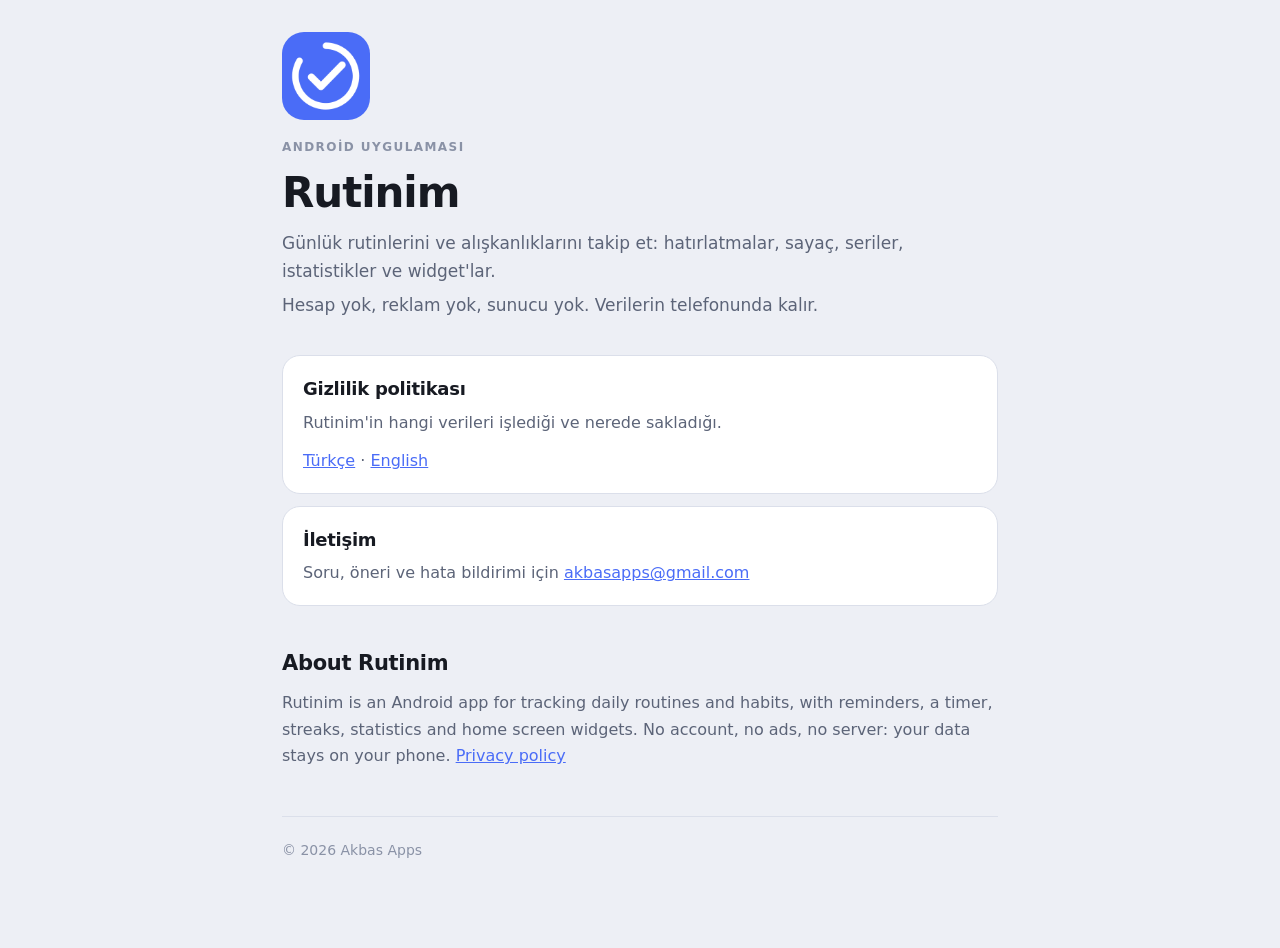
==== index.html @ a1ae2266 "Add files via upload" ====
<!doctype html>
<html lang="tr">
<head>
<meta charset="utf-8">
<meta name="viewport" content="width=device-width, initial-scale=1">
<title>Rutinim</title>
<meta name="description" content="Rutinim: sunucusu olmayan, verilerini telefonunda tutan alışkanlık ve rutin takibi.">
<link rel="icon" href="icon.png">
<link rel="stylesheet" href="style.css">
</head>
<body>
<div class="wrap">
  <header class="hero">
    <img src="icon.png" alt="Rutinim simgesi">
    <div>
      <p class="eyebrow">Android uygulaması</p>
      <h1>Rutinim</h1>
      <p class="lede">Günlük rutinlerini ve alışkanlıklarını takip et: hatırlatmalar,
        sayaç, seriler, istatistikler ve widget'lar.</p>
      <p class="lede">Hesap yok, reklam yok, sunucu yok. Verilerin telefonunda kalır.</p>
    </div>
  </header>

  <div class="cards">
    <section class="card">
      <h2>Gizlilik politikası</h2>
      <p>Rutinim'in hangi verileri işlediği ve nerede sakladığı.</p>
      <p><a href="rutinim/gizlilik.html">Türkçe</a> · <a href="rutinim/privacy.html" lang="en">English</a></p>
    </section>
    <section class="card">
      <h2>İletişim</h2>
      <p>Soru, öneri ve hata bildirimi için
        <a href="mailto:akbasapps@gmail.com">akbasapps@gmail.com</a></p>
    </section>
  </div>

  <section lang="en">
    <h2>About Rutinim</h2>
    <p>Rutinim is an Android app for tracking daily routines and habits, with reminders, a
      timer, streaks, statistics and home screen widgets. No account, no ads, no server:
      your data stays on your phone.
      <a href="rutinim/privacy.html">Privacy policy</a></p>
  </section>

  <footer>
    <p>© 2026 Akbas Apps</p>
  </footer>
</div>
</body>
</html>
---- style.css ----
/* Rutinim sitesi. Harici yazı tipi yok: gizlilik sayfası ziyaretçiyi başka bir
   sunucuya (Google Fonts) göndermesin diye sistem yazı tipleri kullanılıyor. */
:root {
  --ground: #EDEFF5; --panel: #FFFFFF; --panel-2: #F7F8FC;
  --ink: #171A22; --muted: #5C6478; --faint: #8A92A6; --line: #DBDFEA;
  --accent: #4A6CF7; --accent-soft: #E4E9FE; --r: 18px;
  color-scheme: light;
}
@media (prefers-color-scheme: dark) {
  :root {
    --ground: #0E1016; --panel: #171A23; --panel-2: #1E212C;
    --ink: #E9EBF2; --muted: #939BB0; --faint: #6C748A; --line: #262A36;
    --accent: #8AA0FF; --accent-soft: #232941;
    color-scheme: dark;
  }
}
* { box-sizing: border-box; }
body {
  margin: 0; background: var(--ground); color: var(--ink);
  font-family: system-ui, -apple-system, "Segoe UI", Roboto, "Helvetica Neue", Arial, sans-serif;
  font-size: 16px; line-height: 1.65; -webkit-font-smoothing: antialiased;
}
.wrap { max-width: 760px; margin: 0 auto; padding: 32px 22px 80px; }

nav.top { display: flex; align-items: center; justify-content: space-between; gap: 12px; margin-bottom: 36px; }
nav.top .brand { display: inline-flex; align-items: center; gap: 10px; color: var(--ink); text-decoration: none; font-weight: 700; }
nav.top .brand img { width: 32px; height: 32px; border-radius: 8px; }
nav.top .lang { font-size: 14px; }

.eyebrow { font-size: 12px; font-weight: 600; letter-spacing: .12em; text-transform: uppercase; color: var(--faint); margin: 0 0 12px; }
h1 { font-weight: 800; font-size: clamp(30px, 5vw, 42px); line-height: 1.08; letter-spacing: -.025em; text-wrap: balance; margin: 0 0 14px; }
h2 { font-weight: 800; font-size: 21px; letter-spacing: -.015em; margin: 40px 0 10px; }
h3 { font-size: 16px; font-weight: 700; margin: 22px 0 6px; }
p { color: var(--muted); margin: 0 0 12px; }
p strong, li strong { color: var(--ink); font-weight: 700; }
.lede { font-size: 17px; margin: 0 0 6px; }
.updated { font-size: 13px; color: var(--faint); margin: 0; font-variant-numeric: tabular-nums; }

.summary { margin-top: 26px; background: var(--panel); border: 1px solid var(--line); border-left: 3px solid var(--accent); border-radius: 12px; padding: 18px 20px; }
.summary p { margin: 0; font-size: 15px; }
.summary p + p { margin-top: 9px; }

ul { color: var(--muted); padding-left: 20px; margin: 0 0 12px; }
li { margin-bottom: 7px; }

.tw { overflow-x: auto; }
table { width: 100%; border-collapse: collapse; margin: 14px 0 18px; font-size: 14.5px; }
th, td { text-align: left; padding: 10px 12px; border-bottom: 1px solid var(--line); vertical-align: top; }
th { font-size: 12px; letter-spacing: .05em; text-transform: uppercase; color: var(--faint); font-weight: 700; }
td { color: var(--muted); }
td:first-child { color: var(--ink); font-weight: 600; }

code { font-family: ui-monospace, "Cascadia Mono", Consolas, monospace; font-size: 13.5px; background: var(--panel-2); border: 1px solid var(--line); border-radius: 5px; padding: 1px 5px; color: var(--ink); word-break: break-all; }
a { color: var(--accent); }

footer { margin-top: 46px; padding-top: 22px; border-top: 1px solid var(--line); color: var(--faint); font-size: 14px; }
footer p { color: var(--faint); margin: 0 0 6px; }

/* Ana sayfa */
.hero { display: grid; gap: 18px; justify-items: start; }
.hero img { width: 88px; height: 88px; border-radius: 22px; }
.cards { display: grid; gap: 12px; margin-top: 30px; }
.card { background: var(--panel); border: 1px solid var(--line); border-radius: var(--r); padding: 18px 20px; }
.card h2 { margin: 0 0 6px; font-size: 18px; }
.card p:last-child { margin-bottom: 0; }
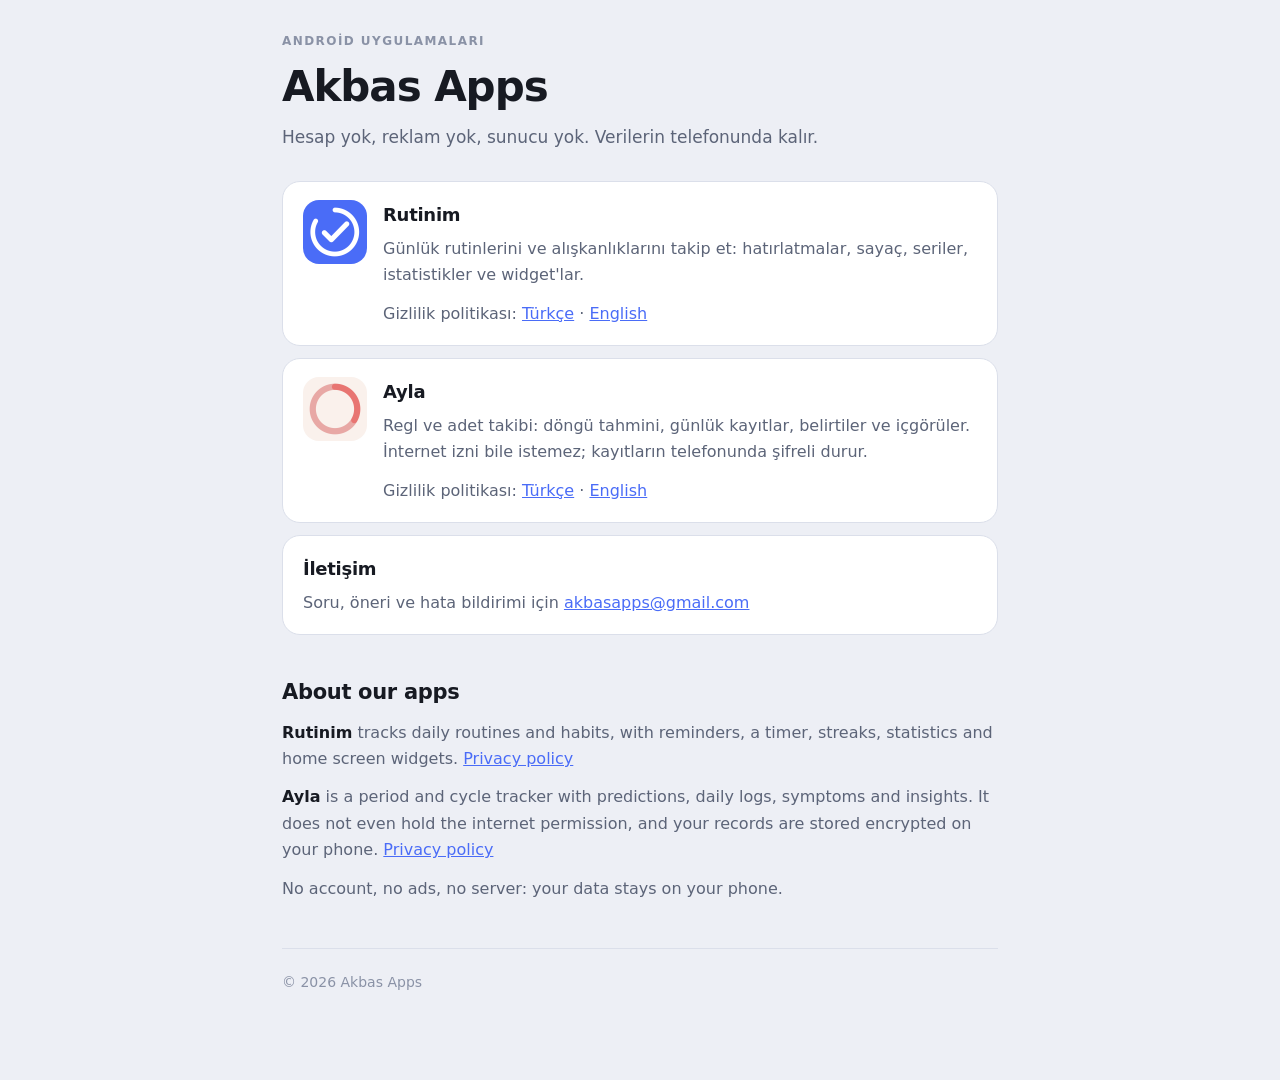
==== commit 4dd099d4: "Ayla gizlilik politikasi ve iki uygulamali ana sayfa" ====
--- a/index.html
+++ b/index.html
@@ -3,30 +3,44 @@
 <head>
 <meta charset="utf-8">
 <meta name="viewport" content="width=device-width, initial-scale=1">
-<title>Rutinim</title>
-<meta name="description" content="Rutinim: sunucusu olmayan, verilerini telefonunda tutan alışkanlık ve rutin takibi.">
+<title>Akbas Apps</title>
+<meta name="description" content="Akbas Apps: sunucusu olmayan, verilerini telefonunda tutan Android uygulamaları.">
 <link rel="icon" href="icon.png">
 <link rel="stylesheet" href="style.css">
 </head>
 <body>
 <div class="wrap">
-  <header class="hero">
-    <img src="icon.png" alt="Rutinim simgesi">
-    <div>
-      <p class="eyebrow">Android uygulaması</p>
-      <h1>Rutinim</h1>
-      <p class="lede">Günlük rutinlerini ve alışkanlıklarını takip et: hatırlatmalar,
-        sayaç, seriler, istatistikler ve widget'lar.</p>
-      <p class="lede">Hesap yok, reklam yok, sunucu yok. Verilerin telefonunda kalır.</p>
-    </div>
+  <header>
+    <p class="eyebrow">Android uygulamaları</p>
+    <h1>Akbas Apps</h1>
+    <p class="lede">Hesap yok, reklam yok, sunucu yok. Verilerin telefonunda kalır.</p>
   </header>
 
   <div class="cards">
-    <section class="card">
-      <h2>Gizlilik politikası</h2>
-      <p>Rutinim'in hangi verileri işlediği ve nerede sakladığı.</p>
-      <p><a href="rutinim/gizlilik.html">Türkçe</a> · <a href="rutinim/privacy.html" lang="en">English</a></p>
+    <section class="card app">
+      <img src="icon.png" alt="Rutinim simgesi">
+      <div>
+        <h2>Rutinim</h2>
+        <p>Günlük rutinlerini ve alışkanlıklarını takip et: hatırlatmalar, sayaç, seriler,
+          istatistikler ve widget'lar.</p>
+        <p>Gizlilik politikası:
+          <a href="rutinim/gizlilik.html">Türkçe</a> ·
+          <a href="rutinim/privacy.html" hreflang="en" lang="en">English</a></p>
+      </div>
     </section>
+
+    <section class="card app">
+      <img src="ayla-icon.png" alt="Ayla simgesi">
+      <div>
+        <h2>Ayla</h2>
+        <p>Regl ve adet takibi: döngü tahmini, günlük kayıtlar, belirtiler ve içgörüler.
+          İnternet izni bile istemez; kayıtların telefonunda şifreli durur.</p>
+        <p>Gizlilik politikası:
+          <a href="ayla/gizlilik.html">Türkçe</a> ·
+          <a href="ayla/privacy.html" hreflang="en" lang="en">English</a></p>
+      </div>
+    </section>
+
     <section class="card">
       <h2>İletişim</h2>
       <p>Soru, öneri ve hata bildirimi için
@@ -35,11 +49,15 @@
   </div>
 
   <section lang="en">
-    <h2>About Rutinim</h2>
-    <p>Rutinim is an Android app for tracking daily routines and habits, with reminders, a
-      timer, streaks, statistics and home screen widgets. No account, no ads, no server:
-      your data stays on your phone.
+    <h2>About our apps</h2>
+    <p><strong>Rutinim</strong> tracks daily routines and habits, with reminders, a timer,
+      streaks, statistics and home screen widgets.
       <a href="rutinim/privacy.html">Privacy policy</a></p>
+    <p><strong>Ayla</strong> is a period and cycle tracker with predictions, daily logs,
+      symptoms and insights. It does not even hold the internet permission, and your records
+      are stored encrypted on your phone.
+      <a href="ayla/privacy.html">Privacy policy</a></p>
+    <p>No account, no ads, no server: your data stays on your phone.</p>
   </section>
 
   <footer>
--- a/style.css
+++ b/style.css
@@ -63,3 +63,7 @@
 .card { background: var(--panel); border: 1px solid var(--line); border-radius: var(--r); padding: 18px 20px; }
 .card h2 { margin: 0 0 6px; font-size: 18px; }
 .card p:last-child { margin-bottom: 0; }
+/* Uygulama karti: solda simge, sagda metin. Dar ekranda alt alta gecer. */
+.app { display: flex; gap: 16px; align-items: flex-start; }
+.app img { width: 64px; height: 64px; border-radius: 16px; flex: none; }
+@media (max-width: 520px) { .app { flex-direction: column; } }
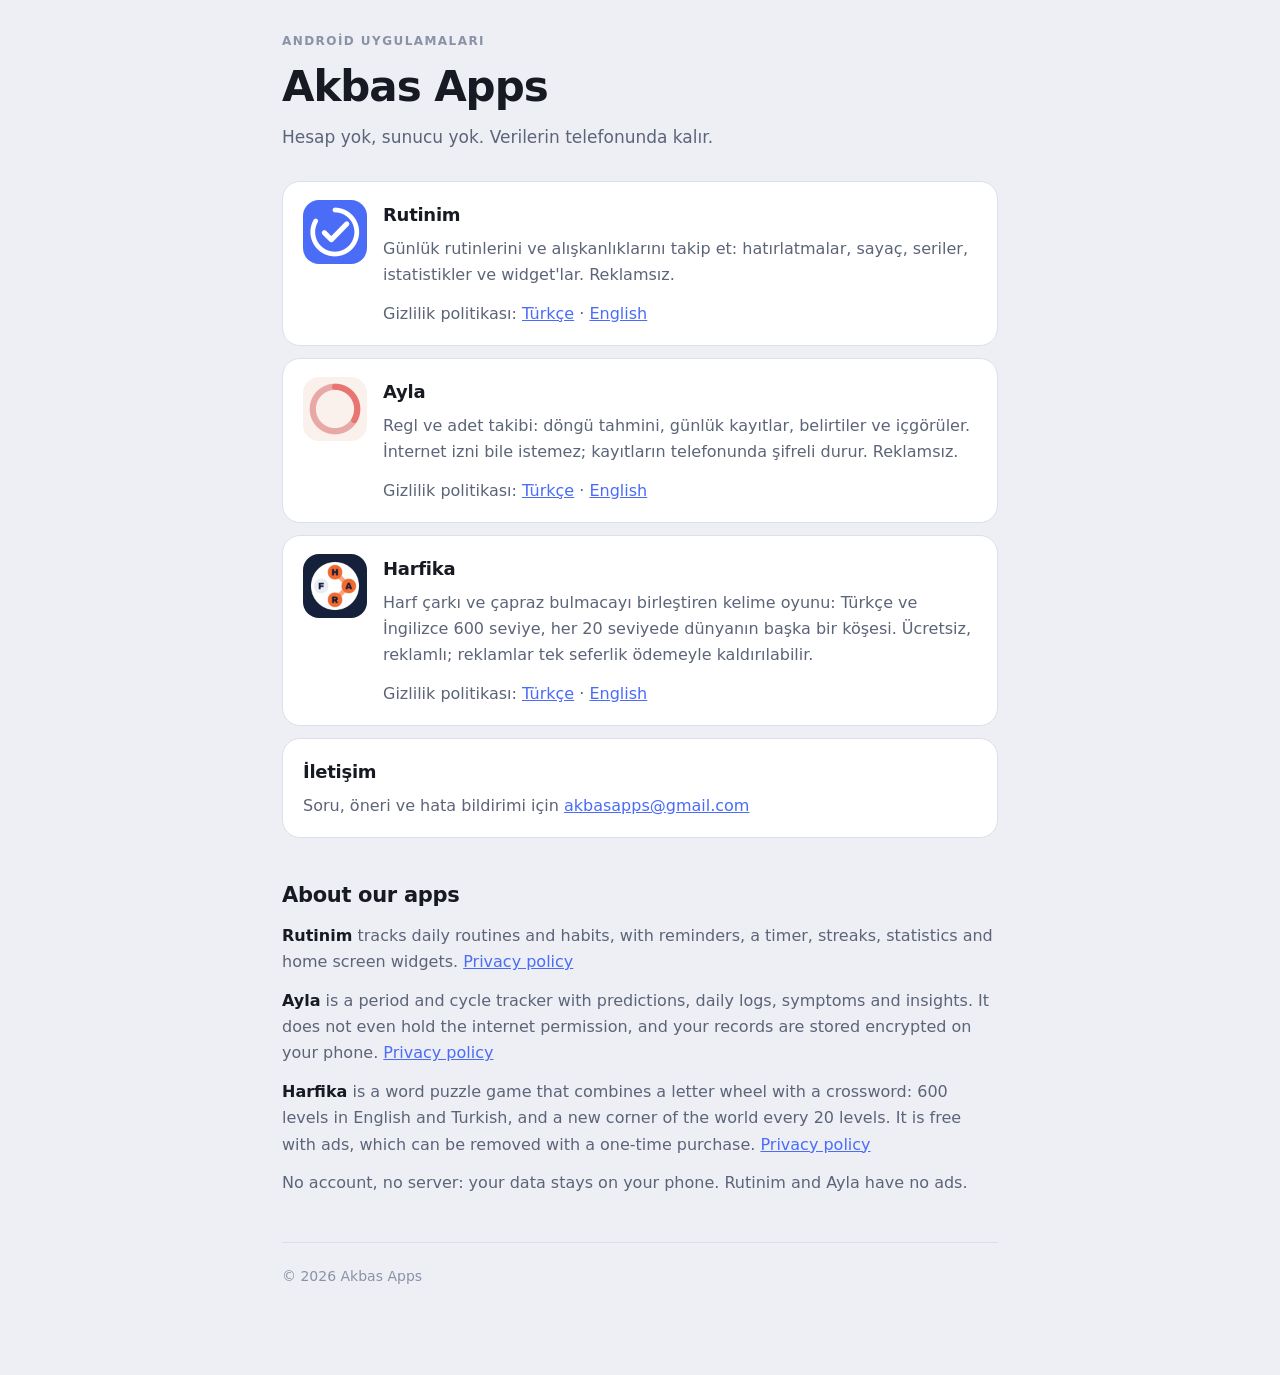
==== commit 58cbf898: "Harfika: index.html güncellendi" ====
--- a/index.html
+++ b/index.html
@@ -1,68 +1,85 @@
-<!doctype html>
-<html lang="tr">
-<head>
-<meta charset="utf-8">
-<meta name="viewport" content="width=device-width, initial-scale=1">
-<title>Akbas Apps</title>
-<meta name="description" content="Akbas Apps: sunucusu olmayan, verilerini telefonunda tutan Android uygulamaları.">
-<link rel="icon" href="icon.png">
-<link rel="stylesheet" href="style.css">
-</head>
-<body>
-<div class="wrap">
-  <header>
-    <p class="eyebrow">Android uygulamaları</p>
-    <h1>Akbas Apps</h1>
-    <p class="lede">Hesap yok, reklam yok, sunucu yok. Verilerin telefonunda kalır.</p>
-  </header>
-
-  <div class="cards">
-    <section class="card app">
-      <img src="icon.png" alt="Rutinim simgesi">
-      <div>
-        <h2>Rutinim</h2>
-        <p>Günlük rutinlerini ve alışkanlıklarını takip et: hatırlatmalar, sayaç, seriler,
-          istatistikler ve widget'lar.</p>
-        <p>Gizlilik politikası:
-          <a href="rutinim/gizlilik.html">Türkçe</a> ·
-          <a href="rutinim/privacy.html" hreflang="en" lang="en">English</a></p>
-      </div>
-    </section>
-
-    <section class="card app">
-      <img src="ayla-icon.png" alt="Ayla simgesi">
-      <div>
-        <h2>Ayla</h2>
-        <p>Regl ve adet takibi: döngü tahmini, günlük kayıtlar, belirtiler ve içgörüler.
-          İnternet izni bile istemez; kayıtların telefonunda şifreli durur.</p>
-        <p>Gizlilik politikası:
-          <a href="ayla/gizlilik.html">Türkçe</a> ·
-          <a href="ayla/privacy.html" hreflang="en" lang="en">English</a></p>
-      </div>
-    </section>
-
-    <section class="card">
-      <h2>İletişim</h2>
-      <p>Soru, öneri ve hata bildirimi için
-        <a href="mailto:akbasapps@gmail.com">akbasapps@gmail.com</a></p>
-    </section>
-  </div>
-
-  <section lang="en">
-    <h2>About our apps</h2>
-    <p><strong>Rutinim</strong> tracks daily routines and habits, with reminders, a timer,
-      streaks, statistics and home screen widgets.
-      <a href="rutinim/privacy.html">Privacy policy</a></p>
-    <p><strong>Ayla</strong> is a period and cycle tracker with predictions, daily logs,
-      symptoms and insights. It does not even hold the internet permission, and your records
-      are stored encrypted on your phone.
-      <a href="ayla/privacy.html">Privacy policy</a></p>
-    <p>No account, no ads, no server: your data stays on your phone.</p>
-  </section>
-
-  <footer>
-    <p>© 2026 Akbas Apps</p>
-  </footer>
-</div>
-</body>
-</html>
+<!doctype html>
+<html lang="tr">
+<head>
+<meta charset="utf-8">
+<meta name="viewport" content="width=device-width, initial-scale=1">
+<title>Akbas Apps</title>
+<meta name="description" content="Akbas Apps: sunucusu olmayan, verilerini telefonunda tutan Android uygulamaları ve oyunları.">
+<link rel="icon" href="icon.png">
+<link rel="stylesheet" href="style.css">
+</head>
+<body>
+<div class="wrap">
+  <header>
+    <p class="eyebrow">Android uygulamaları</p>
+    <h1>Akbas Apps</h1>
+    <p class="lede">Hesap yok, sunucu yok. Verilerin telefonunda kalır.</p>
+  </header>
+
+  <div class="cards">
+    <section class="card app">
+      <img src="icon.png" alt="Rutinim simgesi">
+      <div>
+        <h2>Rutinim</h2>
+        <p>Günlük rutinlerini ve alışkanlıklarını takip et: hatırlatmalar, sayaç, seriler,
+          istatistikler ve widget'lar. Reklamsız.</p>
+        <p>Gizlilik politikası:
+          <a href="rutinim/gizlilik.html">Türkçe</a> ·
+          <a href="rutinim/privacy.html" hreflang="en" lang="en">English</a></p>
+      </div>
+    </section>
+
+    <section class="card app">
+      <img src="ayla-icon.png" alt="Ayla simgesi">
+      <div>
+        <h2>Ayla</h2>
+        <p>Regl ve adet takibi: döngü tahmini, günlük kayıtlar, belirtiler ve içgörüler.
+          İnternet izni bile istemez; kayıtların telefonunda şifreli durur. Reklamsız.</p>
+        <p>Gizlilik politikası:
+          <a href="ayla/gizlilik.html">Türkçe</a> ·
+          <a href="ayla/privacy.html" hreflang="en" lang="en">English</a></p>
+      </div>
+    </section>
+
+    <section class="card app">
+      <img src="harfika-icon.png" alt="Harfika simgesi">
+      <div>
+        <h2>Harfika</h2>
+        <p>Harf çarkı ve çapraz bulmacayı birleştiren kelime oyunu: Türkçe ve İngilizce
+          600 seviye, her 20 seviyede dünyanın başka bir köşesi. Ücretsiz, reklamlı;
+          reklamlar tek seferlik ödemeyle kaldırılabilir.</p>
+        <p>Gizlilik politikası:
+          <a href="harfika/gizlilik.html">Türkçe</a> ·
+          <a href="harfika/privacy.html" hreflang="en" lang="en">English</a></p>
+      </div>
+    </section>
+
+    <section class="card">
+      <h2>İletişim</h2>
+      <p>Soru, öneri ve hata bildirimi için
+        <a href="mailto:akbasapps@gmail.com">akbasapps@gmail.com</a></p>
+    </section>
+  </div>
+
+  <section lang="en">
+    <h2>About our apps</h2>
+    <p><strong>Rutinim</strong> tracks daily routines and habits, with reminders, a timer,
+      streaks, statistics and home screen widgets.
+      <a href="rutinim/privacy.html">Privacy policy</a></p>
+    <p><strong>Ayla</strong> is a period and cycle tracker with predictions, daily logs,
+      symptoms and insights. It does not even hold the internet permission, and your records
+      are stored encrypted on your phone.
+      <a href="ayla/privacy.html">Privacy policy</a></p>
+    <p><strong>Harfika</strong> is a word puzzle game that combines a letter wheel with a
+      crossword: 600 levels in English and Turkish, and a new corner of the world every 20 levels.
+      It is free with ads, which can be removed with a one-time purchase.
+      <a href="harfika/privacy.html">Privacy policy</a></p>
+    <p>No account, no server: your data stays on your phone. Rutinim and Ayla have no ads.</p>
+  </section>
+
+  <footer>
+    <p>© 2026 Akbas Apps</p>
+  </footer>
+</div>
+</body>
+</html>
